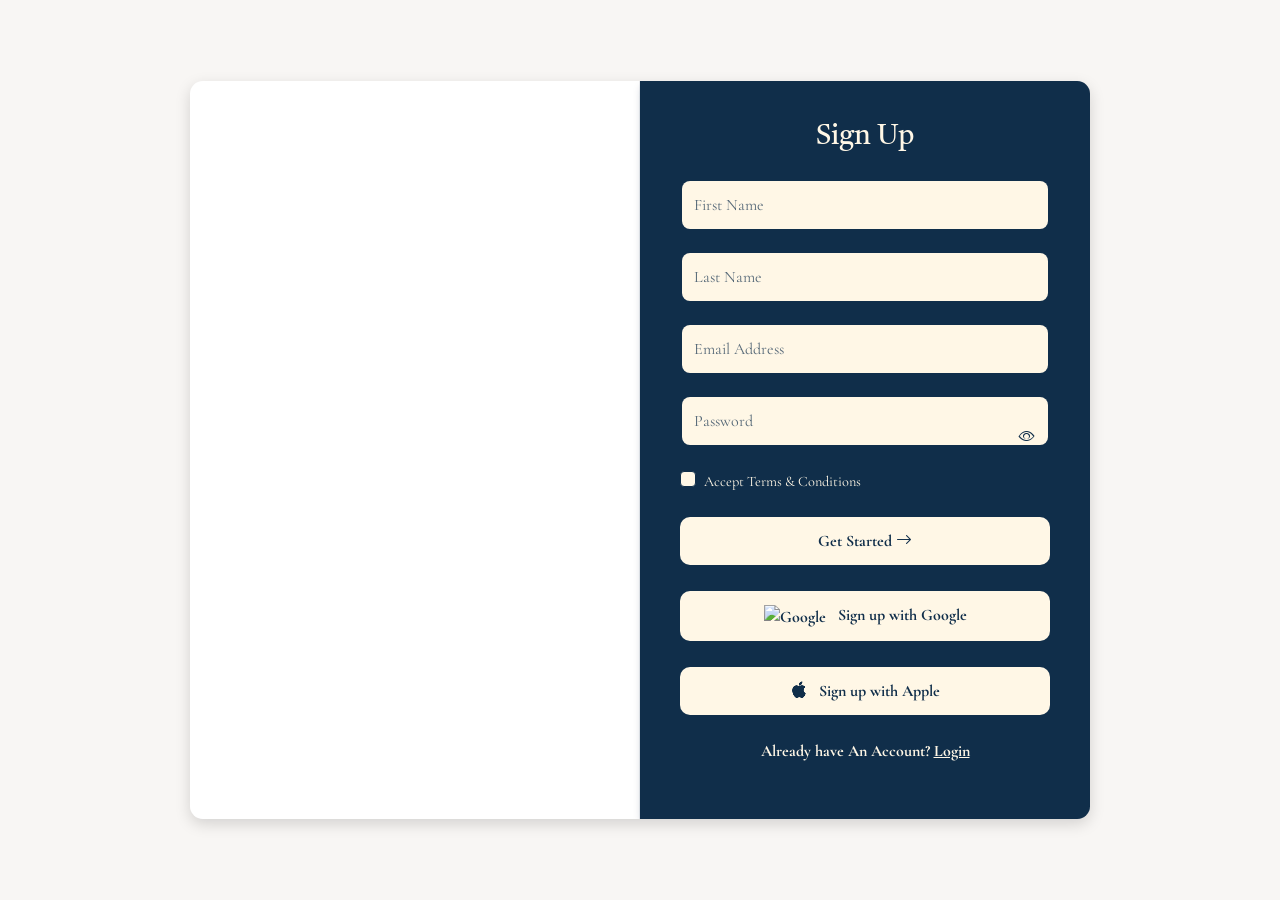
==== HTML/createaccount.html @ 2596b273 "Add files via upload" ====
<!DOCTYPE html>
<html lang="en">
<head>
    <meta charset="UTF-8">
    <meta name="viewport" content="width=device-width, initial-scale=1.0">
    <link rel="icon" href="../Images/favicon.png" type="icon/png">
    <title>EduTribe || Create Account</title>
    <link href="../Bootstrap_css/bootstrap.min.css" rel="stylesheet">
    <link rel="stylesheet" href="https://cdn.jsdelivr.net/npm/bootstrap-icons/font/bootstrap-icons.css">
    <!-- <link href="https://cdn.jsdelivr.net/npm/bootstrap@5.3.0/dist/css/bootstrap.min.css" rel="stylesheet"> -->
    <link rel="preconnect" href="https://fonts.googleapis.com">
    <link rel="preconnect" href="https://fonts.gstatic.com" crossorigin>
    <link href="https://fonts.googleapis.com/css2?family=Barlow+Semi+Condensed:ital,wght@0,100;0,200;0,300;0,400;0,500;0,600;0,700;0,800;0,900;1,100;1,200;1,300;1,400;1,500;1,600;1,700;1,800;1,900&family=Baskervville:ital,wght@0,400..700;1,400..700&family=Castoro:ital@0;1&family=Cormorant+Garamond:ital,wght@0,300..700;1,300..700&family=Neuton:ital,wght@0,200;0,300;0,400;0,700;0,800;1,400&family=Ovo&display=swap" rel="stylesheet">
    <link rel="stylesheet" href="../CSS/createaccount.css">
</head>
<body>
    <!--  -->
    
    <div class="signup-container">    
        <div class="signup-left">
            <div class="signup-left-content">
                <!-- <h2>Create your Account</h2>
                <p>To Get Started With <b>EduTribe</b></p> -->
            </div>
        </div>

        <div class="signup-right">
            <h3 class="text-center mb-4">Sign Up</h3>
            <form id="signupForm" novalidate>
                <div class="form-group">
                    <input type="text" class="form-control" id="firstName" placeholder="First Name" required>
                    <div class="invalid-feedback">Please enter your first name</div>
                </div>
                
                <div class="form-group">
                    <input type="text" class="form-control" id="lastName" placeholder="Last Name" required>
                    <div class="invalid-feedback">Please enter your last name</div>
                </div>
                
                <div class="form-group">
                    <input type="email" class="form-control" id="email" placeholder="Email Address" required>
                    <div class="invalid-feedback">Please enter a valid email address</div>
                </div>
                
                <div class="form-group password-container">
                    <input type="password" class="form-control" id="password" placeholder="Password" required minlength="8">
                    <span class="password-toggle" id="passwordToggle">
                        <i class="bi bi-eye"></i>
                    </span>
                    <div class="invalid-feedback">Password must be at least 8 characters long</div>
                </div>

                <div class="form-check mb-4">
                    <input class="form-check-input" type="checkbox" id="terms" required>
                    <label class="form-check-label form-text" for="terms">
                        Accept Terms & Conditions
                    </label>
                    <div class="invalid-feedback">You must accept the terms and conditions</div>
                </div>

               <a href="../HTML/main.html"> <button type="submit" class="btn btn-main mb-3">Get Started <i class="bi bi-arrow-right"></i></button> </a>

                <a href="https://myaccount.google.com/?pli=1">
                    <button type="button" class="btn btn-google mb-3">
                        <img src="https://img.icons8.com/color/16/000000/google-logo.png" alt="Google" class="me-2">
                        Sign up with Google
                    </button>
                </a>

                <a href="https://account.apple.com/sign-in">
                    <button type="button" class="btn btn-apple">
                        <i class="bi bi-apple me-2"></i> Sign up with Apple
                    </button>
                </a>
            </form>

            <p class="login mt-4">Already have An Account? <a href="../HTML/Login.html">Login</a></p>
        </div>
    </div>

    <script src="../JAVASCRIPT/createaccount.js"></script>
</body>
</html>
---- CSS/createaccount.css ----
* {
    margin: 0;
    padding: 0;
    box-sizing: border-box;
}

body {
    background-color: var(--soft-white);
    min-height: 100vh;
    display: flex;
    align-items: center;
    justify-content: center;
    padding: 20px;
}

:root {
    /* Color Pallette */
    --midnight: #102e4a;
    --soft-white: #f8f6f4;
    --black: #000000;
    --cream: #fff7e6;

    /* Font Family */
    --ovo: "Ovo", serif;
    --baskervville: "Baskervville", serif;
    --cormorant: "Cormorant Garamond", serif;
    --neuton: "Neuton", serif;
    --barlow: "Barlow Semi Condensed", sans-serif;
    --castoro: "Castoro", serif;
}

.logo-container {
    position: absolute;
    top: 20px;
    left: 20px;
    z-index: 10;
    width: 100px;
}

.logo-container img {
    height: 40px;
}

.signup-container {
    width: 100%;
    max-width: 900px;
    box-shadow: rgba(0, 0, 0, 0.15) 0px 5px 15px 0px;
    border-radius: 0.8rem;
    overflow: hidden;
    display: flex;
    background: white;
}
   
.signup-left {
    flex: 1;
    background: url('../Images/sign\ up\ image.jpg') center center/cover no-repeat;
    color: #102e4a; 
    display: flex;
    flex-direction: column;
    justify-content: center;
    padding: 40px;
    position: relative;
}

.signup-left::before {
    content: '';
    position: absolute;
    top: 0;
    left: 0;
    right: 0;
    bottom: 0;
    /* background: linear-gradient(to bottom, rgba(255, 255, 255, 0.2), rgba(16, 46, 74, 0.7)); */
}

.signup-left-content {
    position: relative;
    z-index: 2;
    color: white;
}

.signup-left h2 {
    font-weight: 600;
    font-size: 32px;
    margin-bottom: 10px;
    font-family: var(--castoro);
}

.signup-left p {
    font-size: 16px;
    text-align: left;
    font-family: var(--cormorant);
    font-size: 1.2rem;
}
   
.signup-right {
    flex: 1;
    padding: 40px;
    background-color: #102e4a;
    box-shadow: rgba(9, 30, 66, 0.25) 0px 4px 8px -2px, rgba(9, 30, 66, 0.08) 0px 0px 0px 1px;
    color: #fff7e6;
}

.signup-right h3 {
    font-family: var(--castoro);
    font-weight: 500;
    margin-bottom: 25px;
}

.form-control {
    border-radius: 10px;
    padding: 12px;
    margin-bottom: 15px;
    background-color: #fff7e6;
    border: 2px solid transparent;
    transition: all 0.3s;
    font-family: var(--cormorant);
    font-size: 1rem;
}

.form-control:focus {
    border-color: #fff7e6;
    box-shadow: 0 0 0 0.25rem rgba(255, 247, 230, 0.25);
}

.form-control::placeholder {
    font-family: var(--cormorant);
    font-size: 1rem;
    color: #102e4a;
    opacity: 0.7;
}

.form-text {
    color: #fff7e6;
    font-family: var(--cormorant);
    font-size: 0.9rem;
}

.form-check-input {
    background-color: #fff7e6;
    border: 1px solid #102e4a;
}

.form-check-input:checked {
    background-color: #102e4a;
    border-color: #fff7e6;
}

.form-check-input:focus {
    border-color: #fff7e6;
    box-shadow: 0 0 0 0.25rem rgba(255, 247, 230, 0.25);
}

.btn-main {
    background-color: #fff7e6;
    color: #102e4a;
    width: 100%;
    padding: 12px;
    border-radius: 10px;
    font-family: var(--cormorant);
    font-weight: 700;
    font-size: 1rem;
    border: none;
    transition: all 0.3s;
}

.btn-main:hover {
    background-color: #f8f6f4;
    color: #000000;
    transform: translateY(-2px);
}

.btn-google, .btn-apple {
    width: 100%;
    border-radius: 10px;
    padding: 12px;
    font-weight: 700;
    margin-top: 10px;
    border: none;
    transition: all 0.3s;
}

.btn-google {
    font-family: var(--cormorant);
    font-size: 1rem;
    font-weight: 700;
    background: #fff7e6;
    color: #102e4a;
}

.btn-google:hover {
    background-color: #f8f6f4;
    color: #000000;
    transform: translateY(-2px);
}

.btn-apple {
    font-family: var(--cormorant);
    font-size: 1rem;
    font-weight: 700;
    background: #fff7e6;
    color: #102e4a;
}

.btn-apple:hover {
    background-color: #f8f6f4;
    color: #000000;
    transform: translateY(-2px);
}

.login {
    text-align: center;
    margin-top: 20px;
    font-family: var(--cormorant);
    font-weight: 700;
    color: var(--cream);
}

.login a {
    color: #fff7e6;
    text-decoration: underline;
}

.login a:hover {
    color: #f8f6f4;
}

.invalid-feedback {
    display: none;
    color: #ff6b6b;
    font-family: var(--cormorant);
    font-size: 0.9rem;
    margin-top: -10px;
    margin-bottom: 10px;
}

.form-control.is-invalid {
    border-color: #ff6b6b;
}

.password-toggle {
    position: absolute;
    right: 15px;
    top: 42px;
    transform: translateY(-50%);
    cursor: pointer;
    color: #102e4a;
}

.password-container {
    position: relative;
}

/* Responsive styles */
@media (max-width: 992px) {
    .signup-container {
        flex-direction: column;
        max-width: 600px;
    }
    
    .signup-left {
        min-height: 200px;
        text-align: center;
        padding: 30px;
    }
    
    .signup-left h2 {
        font-size: 28px;
    }
    
    .signup-left p {
        text-align: center;
        font-size: 1.1rem;
    }
}

@media (max-width: 576px) {
    body {
        padding: 15px;
    }
    
    .signup-right {
        padding: 25px;
    }
    
    .signup-left {
        padding: 20px;
        min-height: 150px;
    }
    
    .signup-left h2 {
        font-size: 24px;
    }
    
    .signup-left p {
        font-size: 1rem;
    }
    
    .btn-main, .btn-google, .btn-apple {
        padding: 10px;
    }
}

/* Animation for form elements */
.form-group {
    position: relative;
    margin-bottom: 20px;
}

.form-group input {
    transition: transform 0.3s;
}

.form-group input:focus {
    transform: scale(1.02);
}
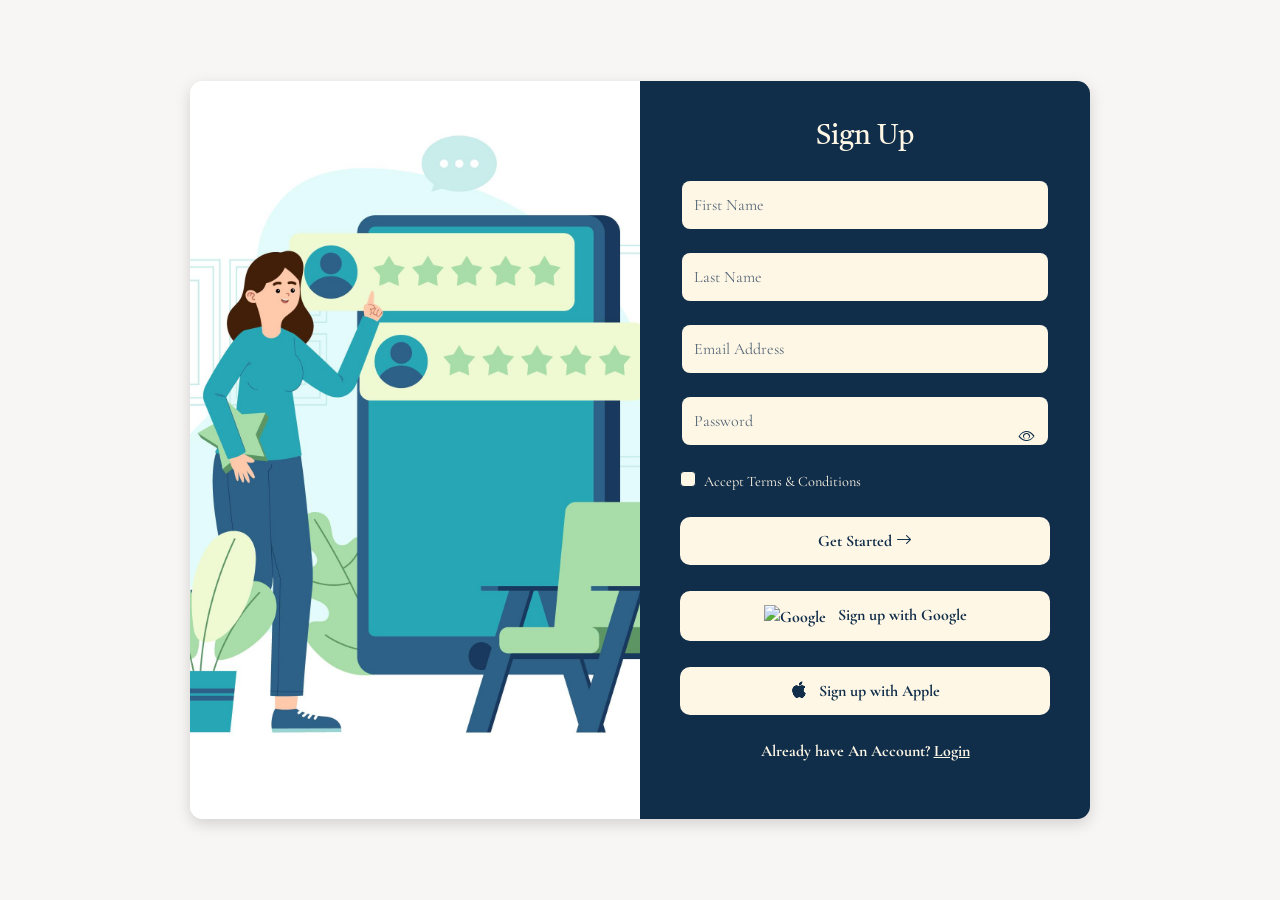
==== commit a7774d33: "Initial commit" ====
--- a/HTML/createaccount.html
+++ b/HTML/createaccount.html
@@ -1,83 +1,83 @@
-<!DOCTYPE html>
-<html lang="en">
-<head>
-    <meta charset="UTF-8">
-    <meta name="viewport" content="width=device-width, initial-scale=1.0">
-    <link rel="icon" href="../Images/favicon.png" type="icon/png">
-    <title>EduTribe || Create Account</title>
-    <link href="../Bootstrap_css/bootstrap.min.css" rel="stylesheet">
-    <link rel="stylesheet" href="https://cdn.jsdelivr.net/npm/bootstrap-icons/font/bootstrap-icons.css">
-    <!-- <link href="https://cdn.jsdelivr.net/npm/bootstrap@5.3.0/dist/css/bootstrap.min.css" rel="stylesheet"> -->
-    <link rel="preconnect" href="https://fonts.googleapis.com">
-    <link rel="preconnect" href="https://fonts.gstatic.com" crossorigin>
-    <link href="https://fonts.googleapis.com/css2?family=Barlow+Semi+Condensed:ital,wght@0,100;0,200;0,300;0,400;0,500;0,600;0,700;0,800;0,900;1,100;1,200;1,300;1,400;1,500;1,600;1,700;1,800;1,900&family=Baskervville:ital,wght@0,400..700;1,400..700&family=Castoro:ital@0;1&family=Cormorant+Garamond:ital,wght@0,300..700;1,300..700&family=Neuton:ital,wght@0,200;0,300;0,400;0,700;0,800;1,400&family=Ovo&display=swap" rel="stylesheet">
-    <link rel="stylesheet" href="../CSS/createaccount.css">
-</head>
-<body>
-    <!--  -->
-    
-    <div class="signup-container">    
-        <div class="signup-left">
-            <div class="signup-left-content">
-                <!-- <h2>Create your Account</h2>
-                <p>To Get Started With <b>EduTribe</b></p> -->
-            </div>
-        </div>
-
-        <div class="signup-right">
-            <h3 class="text-center mb-4">Sign Up</h3>
-            <form id="signupForm" novalidate>
-                <div class="form-group">
-                    <input type="text" class="form-control" id="firstName" placeholder="First Name" required>
-                    <div class="invalid-feedback">Please enter your first name</div>
-                </div>
-                
-                <div class="form-group">
-                    <input type="text" class="form-control" id="lastName" placeholder="Last Name" required>
-                    <div class="invalid-feedback">Please enter your last name</div>
-                </div>
-                
-                <div class="form-group">
-                    <input type="email" class="form-control" id="email" placeholder="Email Address" required>
-                    <div class="invalid-feedback">Please enter a valid email address</div>
-                </div>
-                
-                <div class="form-group password-container">
-                    <input type="password" class="form-control" id="password" placeholder="Password" required minlength="8">
-                    <span class="password-toggle" id="passwordToggle">
-                        <i class="bi bi-eye"></i>
-                    </span>
-                    <div class="invalid-feedback">Password must be at least 8 characters long</div>
-                </div>
-
-                <div class="form-check mb-4">
-                    <input class="form-check-input" type="checkbox" id="terms" required>
-                    <label class="form-check-label form-text" for="terms">
-                        Accept Terms & Conditions
-                    </label>
-                    <div class="invalid-feedback">You must accept the terms and conditions</div>
-                </div>
-
-               <a href="../HTML/main.html"> <button type="submit" class="btn btn-main mb-3">Get Started <i class="bi bi-arrow-right"></i></button> </a>
-
-                <a href="https://myaccount.google.com/?pli=1">
-                    <button type="button" class="btn btn-google mb-3">
-                        <img src="https://img.icons8.com/color/16/000000/google-logo.png" alt="Google" class="me-2">
-                        Sign up with Google
-                    </button>
-                </a>
-
-                <a href="https://account.apple.com/sign-in">
-                    <button type="button" class="btn btn-apple">
-                        <i class="bi bi-apple me-2"></i> Sign up with Apple
-                    </button>
-                </a>
-            </form>
-
-            <p class="login mt-4">Already have An Account? <a href="../HTML/Login.html">Login</a></p>
-        </div>
-    </div>
-
-    <script src="../JAVASCRIPT/createaccount.js"></script>
-</body>
+<!DOCTYPE html>
+<html lang="en">
+<head>
+    <meta charset="UTF-8">
+    <meta name="viewport" content="width=device-width, initial-scale=1.0">
+    <link rel="icon" href="../Images/favicon.png" type="icon/png">
+    <title>EduTribe || Create Account</title>
+    <link href="../Bootstrap_css/bootstrap.min.css" rel="stylesheet">
+    <link rel="stylesheet" href="https://cdn.jsdelivr.net/npm/bootstrap-icons/font/bootstrap-icons.css">
+    <!-- <link href="https://cdn.jsdelivr.net/npm/bootstrap@5.3.0/dist/css/bootstrap.min.css" rel="stylesheet"> -->
+    <link rel="preconnect" href="https://fonts.googleapis.com">
+    <link rel="preconnect" href="https://fonts.gstatic.com" crossorigin>
+    <link href="https://fonts.googleapis.com/css2?family=Barlow+Semi+Condensed:ital,wght@0,100;0,200;0,300;0,400;0,500;0,600;0,700;0,800;0,900;1,100;1,200;1,300;1,400;1,500;1,600;1,700;1,800;1,900&family=Baskervville:ital,wght@0,400..700;1,400..700&family=Castoro:ital@0;1&family=Cormorant+Garamond:ital,wght@0,300..700;1,300..700&family=Neuton:ital,wght@0,200;0,300;0,400;0,700;0,800;1,400&family=Ovo&display=swap" rel="stylesheet">
+    <link rel="stylesheet" href="../CSS/createaccount.css">
+</head>
+<body>
+    <!--  -->
+    
+    <div class="signup-container">    
+        <div class="signup-left">
+            <div class="signup-left-content">
+                <!-- <h2>Create your Account</h2>
+                <p>To Get Started With <b>EduTribe</b></p> -->
+            </div>
+        </div>
+
+        <div class="signup-right">
+            <h3 class="text-center mb-4">Sign Up</h3>
+            <form id="signupForm" novalidate>
+                <div class="form-group">
+                    <input type="text" class="form-control" id="firstName" placeholder="First Name" required>
+                    <div class="invalid-feedback">Please enter your first name</div>
+                </div>
+                
+                <div class="form-group">
+                    <input type="text" class="form-control" id="lastName" placeholder="Last Name" required>
+                    <div class="invalid-feedback">Please enter your last name</div>
+                </div>
+                
+                <div class="form-group">
+                    <input type="email" class="form-control" id="email" placeholder="Email Address" required>
+                    <div class="invalid-feedback">Please enter a valid email address</div>
+                </div>
+                
+                <div class="form-group password-container">
+                    <input type="password" class="form-control" id="password" placeholder="Password" required minlength="8">
+                    <span class="password-toggle" id="passwordToggle">
+                        <i class="bi bi-eye"></i>
+                    </span>
+                    <div class="invalid-feedback">Password must be at least 8 characters long</div>
+                </div>
+
+                <div class="form-check mb-4">
+                    <input class="form-check-input" type="checkbox" id="terms" required>
+                    <label class="form-check-label form-text" for="terms">
+                        Accept Terms & Conditions
+                    </label>
+                    <div class="invalid-feedback">You must accept the terms and conditions</div>
+                </div>
+
+               <a href="../HTML/main.html"> <button type="submit" class="btn btn-main mb-3">Get Started <i class="bi bi-arrow-right"></i></button> </a>
+
+                <a href="https://myaccount.google.com/?pli=1">
+                    <button type="button" class="btn btn-google mb-3">
+                        <img src="https://img.icons8.com/color/16/000000/google-logo.png" alt="Google" class="me-2">
+                        Sign up with Google
+                    </button>
+                </a>
+
+                <a href="https://account.apple.com/sign-in">
+                    <button type="button" class="btn btn-apple">
+                        <i class="bi bi-apple me-2"></i> Sign up with Apple
+                    </button>
+                </a>
+            </form>
+
+            <p class="login mt-4">Already have An Account? <a href="../HTML/Login.html">Login</a></p>
+        </div>
+    </div>
+
+    <script src="../JAVASCRIPT/createaccount.js"></script>
+</body>
 </html>
--- a/CSS/createaccount.css
+++ b/CSS/createaccount.css
@@ -1,315 +1,315 @@
-* {
-    margin: 0;
-    padding: 0;
-    box-sizing: border-box;
-}
-
-body {
-    background-color: var(--soft-white);
-    min-height: 100vh;
-    display: flex;
-    align-items: center;
-    justify-content: center;
-    padding: 20px;
-}
-
-:root {
-    /* Color Pallette */
-    --midnight: #102e4a;
-    --soft-white: #f8f6f4;
-    --black: #000000;
-    --cream: #fff7e6;
-
-    /* Font Family */
-    --ovo: "Ovo", serif;
-    --baskervville: "Baskervville", serif;
-    --cormorant: "Cormorant Garamond", serif;
-    --neuton: "Neuton", serif;
-    --barlow: "Barlow Semi Condensed", sans-serif;
-    --castoro: "Castoro", serif;
-}
-
-.logo-container {
-    position: absolute;
-    top: 20px;
-    left: 20px;
-    z-index: 10;
-    width: 100px;
-}
-
-.logo-container img {
-    height: 40px;
-}
-
-.signup-container {
-    width: 100%;
-    max-width: 900px;
-    box-shadow: rgba(0, 0, 0, 0.15) 0px 5px 15px 0px;
-    border-radius: 0.8rem;
-    overflow: hidden;
-    display: flex;
-    background: white;
-}
-   
-.signup-left {
-    flex: 1;
-    background: url('../Images/sign\ up\ image.jpg') center center/cover no-repeat;
-    color: #102e4a; 
-    display: flex;
-    flex-direction: column;
-    justify-content: center;
-    padding: 40px;
-    position: relative;
-}
-
-.signup-left::before {
-    content: '';
-    position: absolute;
-    top: 0;
-    left: 0;
-    right: 0;
-    bottom: 0;
-    /* background: linear-gradient(to bottom, rgba(255, 255, 255, 0.2), rgba(16, 46, 74, 0.7)); */
-}
-
-.signup-left-content {
-    position: relative;
-    z-index: 2;
-    color: white;
-}
-
-.signup-left h2 {
-    font-weight: 600;
-    font-size: 32px;
-    margin-bottom: 10px;
-    font-family: var(--castoro);
-}
-
-.signup-left p {
-    font-size: 16px;
-    text-align: left;
-    font-family: var(--cormorant);
-    font-size: 1.2rem;
-}
-   
-.signup-right {
-    flex: 1;
-    padding: 40px;
-    background-color: #102e4a;
-    box-shadow: rgba(9, 30, 66, 0.25) 0px 4px 8px -2px, rgba(9, 30, 66, 0.08) 0px 0px 0px 1px;
-    color: #fff7e6;
-}
-
-.signup-right h3 {
-    font-family: var(--castoro);
-    font-weight: 500;
-    margin-bottom: 25px;
-}
-
-.form-control {
-    border-radius: 10px;
-    padding: 12px;
-    margin-bottom: 15px;
-    background-color: #fff7e6;
-    border: 2px solid transparent;
-    transition: all 0.3s;
-    font-family: var(--cormorant);
-    font-size: 1rem;
-}
-
-.form-control:focus {
-    border-color: #fff7e6;
-    box-shadow: 0 0 0 0.25rem rgba(255, 247, 230, 0.25);
-}
-
-.form-control::placeholder {
-    font-family: var(--cormorant);
-    font-size: 1rem;
-    color: #102e4a;
-    opacity: 0.7;
-}
-
-.form-text {
-    color: #fff7e6;
-    font-family: var(--cormorant);
-    font-size: 0.9rem;
-}
-
-.form-check-input {
-    background-color: #fff7e6;
-    border: 1px solid #102e4a;
-}
-
-.form-check-input:checked {
-    background-color: #102e4a;
-    border-color: #fff7e6;
-}
-
-.form-check-input:focus {
-    border-color: #fff7e6;
-    box-shadow: 0 0 0 0.25rem rgba(255, 247, 230, 0.25);
-}
-
-.btn-main {
-    background-color: #fff7e6;
-    color: #102e4a;
-    width: 100%;
-    padding: 12px;
-    border-radius: 10px;
-    font-family: var(--cormorant);
-    font-weight: 700;
-    font-size: 1rem;
-    border: none;
-    transition: all 0.3s;
-}
-
-.btn-main:hover {
-    background-color: #f8f6f4;
-    color: #000000;
-    transform: translateY(-2px);
-}
-
-.btn-google, .btn-apple {
-    width: 100%;
-    border-radius: 10px;
-    padding: 12px;
-    font-weight: 700;
-    margin-top: 10px;
-    border: none;
-    transition: all 0.3s;
-}
-
-.btn-google {
-    font-family: var(--cormorant);
-    font-size: 1rem;
-    font-weight: 700;
-    background: #fff7e6;
-    color: #102e4a;
-}
-
-.btn-google:hover {
-    background-color: #f8f6f4;
-    color: #000000;
-    transform: translateY(-2px);
-}
-
-.btn-apple {
-    font-family: var(--cormorant);
-    font-size: 1rem;
-    font-weight: 700;
-    background: #fff7e6;
-    color: #102e4a;
-}
-
-.btn-apple:hover {
-    background-color: #f8f6f4;
-    color: #000000;
-    transform: translateY(-2px);
-}
-
-.login {
-    text-align: center;
-    margin-top: 20px;
-    font-family: var(--cormorant);
-    font-weight: 700;
-    color: var(--cream);
-}
-
-.login a {
-    color: #fff7e6;
-    text-decoration: underline;
-}
-
-.login a:hover {
-    color: #f8f6f4;
-}
-
-.invalid-feedback {
-    display: none;
-    color: #ff6b6b;
-    font-family: var(--cormorant);
-    font-size: 0.9rem;
-    margin-top: -10px;
-    margin-bottom: 10px;
-}
-
-.form-control.is-invalid {
-    border-color: #ff6b6b;
-}
-
-.password-toggle {
-    position: absolute;
-    right: 15px;
-    top: 42px;
-    transform: translateY(-50%);
-    cursor: pointer;
-    color: #102e4a;
-}
-
-.password-container {
-    position: relative;
-}
-
-/* Responsive styles */
-@media (max-width: 992px) {
-    .signup-container {
-        flex-direction: column;
-        max-width: 600px;
-    }
-    
-    .signup-left {
-        min-height: 200px;
-        text-align: center;
-        padding: 30px;
-    }
-    
-    .signup-left h2 {
-        font-size: 28px;
-    }
-    
-    .signup-left p {
-        text-align: center;
-        font-size: 1.1rem;
-    }
-}
-
-@media (max-width: 576px) {
-    body {
-        padding: 15px;
-    }
-    
-    .signup-right {
-        padding: 25px;
-    }
-    
-    .signup-left {
-        padding: 20px;
-        min-height: 150px;
-    }
-    
-    .signup-left h2 {
-        font-size: 24px;
-    }
-    
-    .signup-left p {
-        font-size: 1rem;
-    }
-    
-    .btn-main, .btn-google, .btn-apple {
-        padding: 10px;
-    }
-}
-
-/* Animation for form elements */
-.form-group {
-    position: relative;
-    margin-bottom: 20px;
-}
-
-.form-group input {
-    transition: transform 0.3s;
-}
-
-.form-group input:focus {
-    transform: scale(1.02);
+* {
+    margin: 0;
+    padding: 0;
+    box-sizing: border-box;
+}
+
+body {
+    background-color: var(--soft-white);
+    min-height: 100vh;
+    display: flex;
+    align-items: center;
+    justify-content: center;
+    padding: 20px;
+}
+
+:root {
+    /* Color Pallette */
+    --midnight: #102e4a;
+    --soft-white: #f8f6f4;
+    --black: #000000;
+    --cream: #fff7e6;
+
+    /* Font Family */
+    --ovo: "Ovo", serif;
+    --baskervville: "Baskervville", serif;
+    --cormorant: "Cormorant Garamond", serif;
+    --neuton: "Neuton", serif;
+    --barlow: "Barlow Semi Condensed", sans-serif;
+    --castoro: "Castoro", serif;
+}
+
+.logo-container {
+    position: absolute;
+    top: 20px;
+    left: 20px;
+    z-index: 10;
+    width: 100px;
+}
+
+.logo-container img {
+    height: 40px;
+}
+
+.signup-container {
+    width: 100%;
+    max-width: 900px;
+    box-shadow: rgba(0, 0, 0, 0.15) 0px 5px 15px 0px;
+    border-radius: 0.8rem;
+    overflow: hidden;
+    display: flex;
+    background: white;
+}
+   
+.signup-left {
+    flex: 1;
+    background: url('../Images/sign\ up\ image.jpg') center center/cover no-repeat;
+    color: #102e4a; 
+    display: flex;
+    flex-direction: column;
+    justify-content: center;
+    padding: 40px;
+    position: relative;
+}
+
+.signup-left::before {
+    content: '';
+    position: absolute;
+    top: 0;
+    left: 0;
+    right: 0;
+    bottom: 0;
+    /* background: linear-gradient(to bottom, rgba(255, 255, 255, 0.2), rgba(16, 46, 74, 0.7)); */
+}
+
+.signup-left-content {
+    position: relative;
+    z-index: 2;
+    color: white;
+}
+
+.signup-left h2 {
+    font-weight: 600;
+    font-size: 32px;
+    margin-bottom: 10px;
+    font-family: var(--castoro);
+}
+
+.signup-left p {
+    font-size: 16px;
+    text-align: left;
+    font-family: var(--cormorant);
+    font-size: 1.2rem;
+}
+   
+.signup-right {
+    flex: 1;
+    padding: 40px;
+    background-color: #102e4a;
+    box-shadow: rgba(9, 30, 66, 0.25) 0px 4px 8px -2px, rgba(9, 30, 66, 0.08) 0px 0px 0px 1px;
+    color: #fff7e6;
+}
+
+.signup-right h3 {
+    font-family: var(--castoro);
+    font-weight: 500;
+    margin-bottom: 25px;
+}
+
+.form-control {
+    border-radius: 10px;
+    padding: 12px;
+    margin-bottom: 15px;
+    background-color: #fff7e6;
+    border: 2px solid transparent;
+    transition: all 0.3s;
+    font-family: var(--cormorant);
+    font-size: 1rem;
+}
+
+.form-control:focus {
+    border-color: #fff7e6;
+    box-shadow: 0 0 0 0.25rem rgba(255, 247, 230, 0.25);
+}
+
+.form-control::placeholder {
+    font-family: var(--cormorant);
+    font-size: 1rem;
+    color: #102e4a;
+    opacity: 0.7;
+}
+
+.form-text {
+    color: #fff7e6;
+    font-family: var(--cormorant);
+    font-size: 0.9rem;
+}
+
+.form-check-input {
+    background-color: #fff7e6;
+    border: 1px solid #102e4a;
+}
+
+.form-check-input:checked {
+    background-color: #102e4a;
+    border-color: #fff7e6;
+}
+
+.form-check-input:focus {
+    border-color: #fff7e6;
+    box-shadow: 0 0 0 0.25rem rgba(255, 247, 230, 0.25);
+}
+
+.btn-main {
+    background-color: #fff7e6;
+    color: #102e4a;
+    width: 100%;
+    padding: 12px;
+    border-radius: 10px;
+    font-family: var(--cormorant);
+    font-weight: 700;
+    font-size: 1rem;
+    border: none;
+    transition: all 0.3s;
+}
+
+.btn-main:hover {
+    background-color: #f8f6f4;
+    color: #000000;
+    transform: translateY(-2px);
+}
+
+.btn-google, .btn-apple {
+    width: 100%;
+    border-radius: 10px;
+    padding: 12px;
+    font-weight: 700;
+    margin-top: 10px;
+    border: none;
+    transition: all 0.3s;
+}
+
+.btn-google {
+    font-family: var(--cormorant);
+    font-size: 1rem;
+    font-weight: 700;
+    background: #fff7e6;
+    color: #102e4a;
+}
+
+.btn-google:hover {
+    background-color: #f8f6f4;
+    color: #000000;
+    transform: translateY(-2px);
+}
+
+.btn-apple {
+    font-family: var(--cormorant);
+    font-size: 1rem;
+    font-weight: 700;
+    background: #fff7e6;
+    color: #102e4a;
+}
+
+.btn-apple:hover {
+    background-color: #f8f6f4;
+    color: #000000;
+    transform: translateY(-2px);
+}
+
+.login {
+    text-align: center;
+    margin-top: 20px;
+    font-family: var(--cormorant);
+    font-weight: 700;
+    color: var(--cream);
+}
+
+.login a {
+    color: #fff7e6;
+    text-decoration: underline;
+}
+
+.login a:hover {
+    color: #f8f6f4;
+}
+
+.invalid-feedback {
+    display: none;
+    color: #ff6b6b;
+    font-family: var(--cormorant);
+    font-size: 0.9rem;
+    margin-top: -10px;
+    margin-bottom: 10px;
+}
+
+.form-control.is-invalid {
+    border-color: #ff6b6b;
+}
+
+.password-toggle {
+    position: absolute;
+    right: 15px;
+    top: 42px;
+    transform: translateY(-50%);
+    cursor: pointer;
+    color: #102e4a;
+}
+
+.password-container {
+    position: relative;
+}
+
+/* Responsive styles */
+@media (max-width: 992px) {
+    .signup-container {
+        flex-direction: column;
+        max-width: 600px;
+    }
+    
+    .signup-left {
+        min-height: 200px;
+        text-align: center;
+        padding: 30px;
+    }
+    
+    .signup-left h2 {
+        font-size: 28px;
+    }
+    
+    .signup-left p {
+        text-align: center;
+        font-size: 1.1rem;
+    }
+}
+
+@media (max-width: 576px) {
+    body {
+        padding: 15px;
+    }
+    
+    .signup-right {
+        padding: 25px;
+    }
+    
+    .signup-left {
+        padding: 20px;
+        min-height: 150px;
+    }
+    
+    .signup-left h2 {
+        font-size: 24px;
+    }
+    
+    .signup-left p {
+        font-size: 1rem;
+    }
+    
+    .btn-main, .btn-google, .btn-apple {
+        padding: 10px;
+    }
+}
+
+/* Animation for form elements */
+.form-group {
+    position: relative;
+    margin-bottom: 20px;
+}
+
+.form-group input {
+    transition: transform 0.3s;
+}
+
+.form-group input:focus {
+    transform: scale(1.02);
 }
